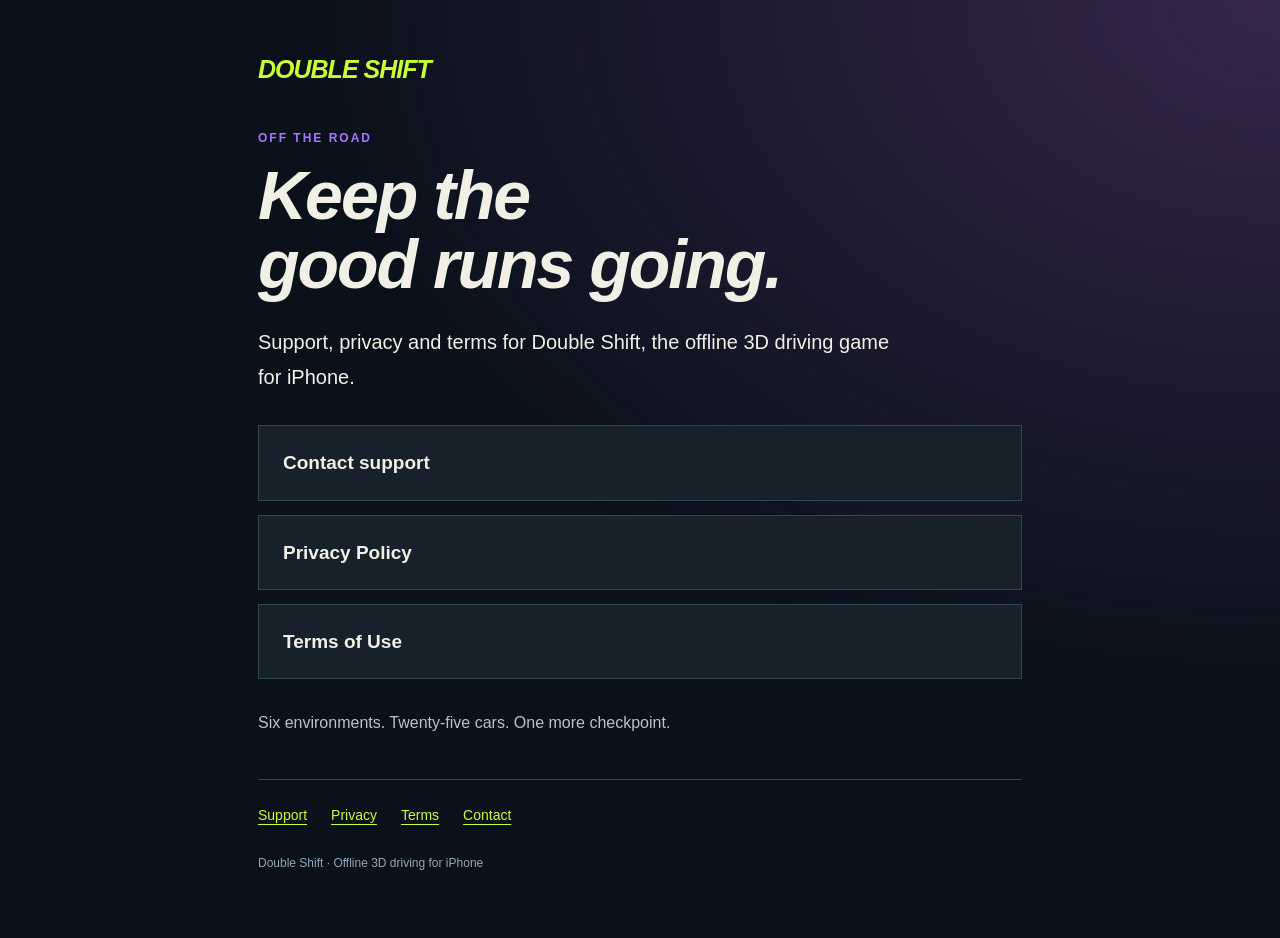
==== index.html @ 344c67f0 "Add files via upload" ====
<!doctype html>
<html lang="en"><head><meta charset="utf-8"><meta name="viewport" content="width=device-width,initial-scale=1"><meta name="color-scheme" content="dark"><meta name="description" content="Support & information for Double Shift, the offline iPhone driving game."><title>Support & information — Double Shift</title><link rel="stylesheet" href="style.css"></head><body><main><a class="brand" href="index.html">DOUBLE SHIFT</a><p class="kicker">OFF THE ROAD</p><h1>Keep the<br>good runs going.</h1><p class="lead">Support, privacy and terms for Double Shift, the offline 3D driving game for iPhone.</p><div class="cards"><a class="card" href="contact.html">Contact support</a><a class="card" href="privacy.html">Privacy Policy</a><a class="card" href="terms.html">Terms of Use</a></div><p>Six environments. Twenty-five cars. One more checkpoint.</p><nav aria-label="Support pages"><a href="index.html" aria-current="page">Support</a><a href="privacy.html">Privacy</a><a href="terms.html">Terms</a><a href="contact.html">Contact</a></nav><footer>Double Shift · Offline 3D driving for iPhone</footer></main></body></html>
---- style.css ----
@charset "UTF-8";
:root{color-scheme:dark;--bg:#0a111b;--paper:#f1f0e7;--muted:#b5c4d1;--lime:#c8ff32;--purple:#a876ff}*{box-sizing:border-box}body{margin:0;background:var(--bg);color:var(--paper);font:16px/1.75 -apple-system,BlinkMacSystemFont,"Segoe UI",sans-serif}body:before{content:"";position:fixed;inset:0;z-index:-1;background:radial-gradient(ellipse at 100% 0, #37264b 0,transparent 55%)}main{max-width:820px;margin:auto;padding:48px 28px 64px}.brand{display:inline-block;color:var(--lime);font-weight:900;font-style:italic;letter-spacing:-1px;font-size:25px;text-decoration:none}.kicker{color:var(--purple);font-size:12px;font-weight:800;letter-spacing:2px;text-transform:uppercase;margin:36px 0 10px}h1{font-size:clamp(38px,7vw,68px);line-height:1.02;letter-spacing:-2px;margin:12px 0 26px;font-weight:900;font-style:italic}h2{font-size:22px;line-height:1.25;margin:32px 0 12px}p,li{color:var(--muted)}a{color:var(--lime);text-underline-offset:4px;overflow-wrap:anywhere}a:focus-visible{outline:2px solid var(--lime);outline-offset:5px}.lead{font-size:20px;color:var(--paper);max-width:650px}.note{padding:20px 23px;border-left:3px solid var(--lime);background:#16202b;margin:25px 0}.cards{display:grid;gap:14px;margin:30px 0}.card{display:block;padding:20px 24px;background:#17212c;border:1px solid #334454;text-decoration:none;color:var(--paper);font-size:19px;font-weight:800;transition:transform .18s,border-color .18s}.card:hover{transform:translateX(4px);border-color:var(--lime)}small,.date{font-size:13px;color:#9aafbf}nav{display:flex;gap:24px;flex-wrap:wrap;border-top:1px solid #334454;margin-top:42px;padding-top:23px;font-size:14px}ul{padding-left:22px}footer{margin-top:25px;color:#91a7b8;font-size:12px}.email{font-size:clamp(18px,4vw,28px);font-weight:700}@media(max-width:520px){main{padding:26px 24px 48px}.kicker{margin-top:25px}h1{letter-spacing:-1px}.lead{font-size:18px}}@media(prefers-reduced-motion:reduce){.card{transition:none}}
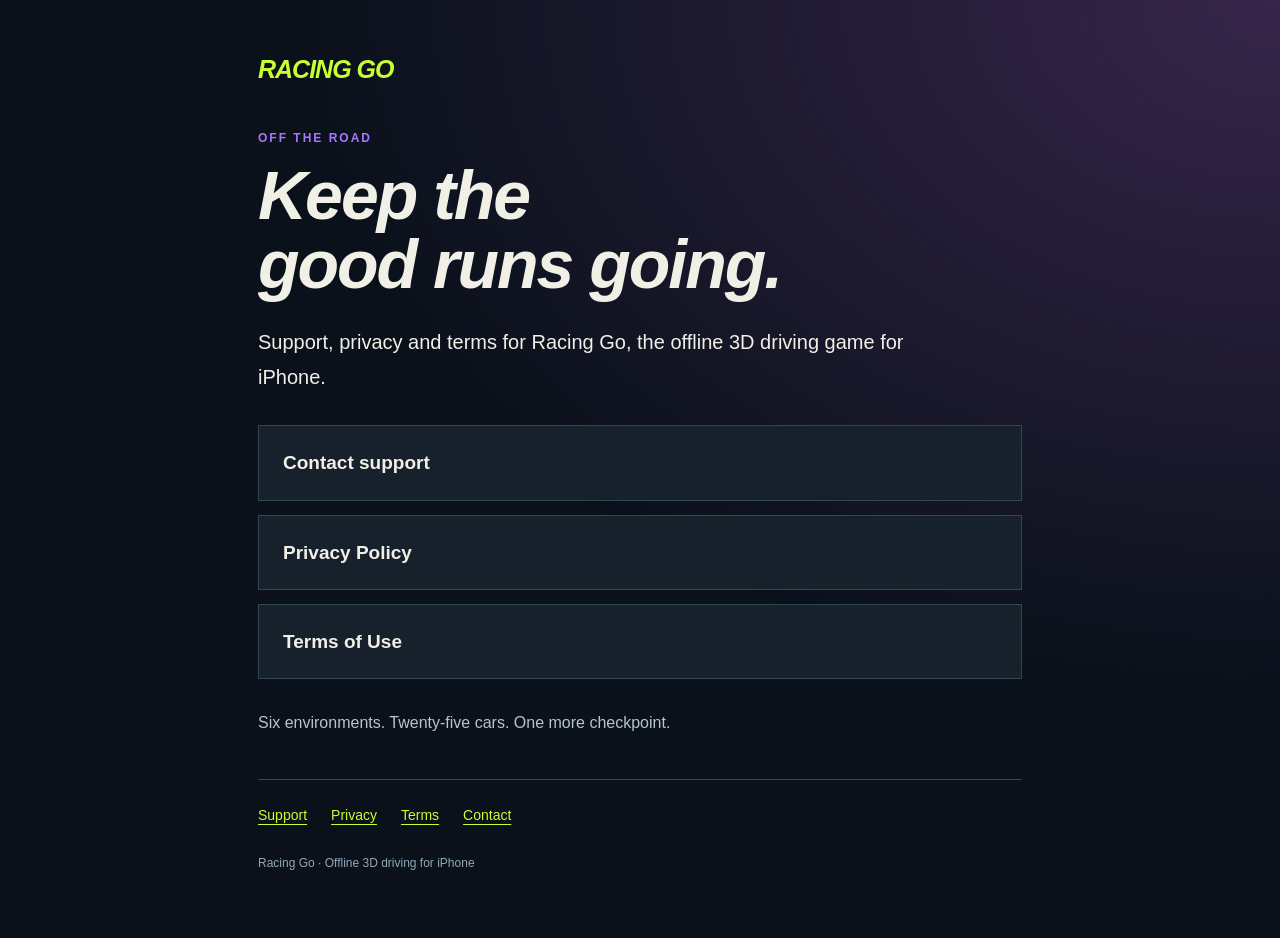
==== commit 5e2e4deb: "Add files via upload" ====
--- a/index.html
+++ b/index.html
@@ -1,2 +1,2 @@
 <!doctype html>
-<html lang="en"><head><meta charset="utf-8"><meta name="viewport" content="width=device-width,initial-scale=1"><meta name="color-scheme" content="dark"><meta name="description" content="Support & information for Double Shift, the offline iPhone driving game."><title>Support & information — Double Shift</title><link rel="stylesheet" href="style.css"></head><body><main><a class="brand" href="index.html">DOUBLE SHIFT</a><p class="kicker">OFF THE ROAD</p><h1>Keep the<br>good runs going.</h1><p class="lead">Support, privacy and terms for Double Shift, the offline 3D driving game for iPhone.</p><div class="cards"><a class="card" href="contact.html">Contact support</a><a class="card" href="privacy.html">Privacy Policy</a><a class="card" href="terms.html">Terms of Use</a></div><p>Six environments. Twenty-five cars. One more checkpoint.</p><nav aria-label="Support pages"><a href="index.html" aria-current="page">Support</a><a href="privacy.html">Privacy</a><a href="terms.html">Terms</a><a href="contact.html">Contact</a></nav><footer>Double Shift · Offline 3D driving for iPhone</footer></main></body></html>+<html lang="en"><head><meta charset="utf-8"><meta name="viewport" content="width=device-width,initial-scale=1"><meta name="color-scheme" content="dark"><meta name="description" content="Support & information for Racing Go, the offline iPhone driving game."><title>Support & information — Racing Go</title><link rel="stylesheet" href="style.css"></head><body><main><a class="brand" href="index.html">RACING GO</a><p class="kicker">OFF THE ROAD</p><h1>Keep the<br>good runs going.</h1><p class="lead">Support, privacy and terms for Racing Go, the offline 3D driving game for iPhone.</p><div class="cards"><a class="card" href="contact.html">Contact support</a><a class="card" href="privacy.html">Privacy Policy</a><a class="card" href="terms.html">Terms of Use</a></div><p>Six environments. Twenty-five cars. One more checkpoint.</p><nav aria-label="Support pages"><a href="index.html" aria-current="page">Support</a><a href="privacy.html">Privacy</a><a href="terms.html">Terms</a><a href="contact.html">Contact</a></nav><footer>Racing Go · Offline 3D driving for iPhone</footer></main></body></html>
